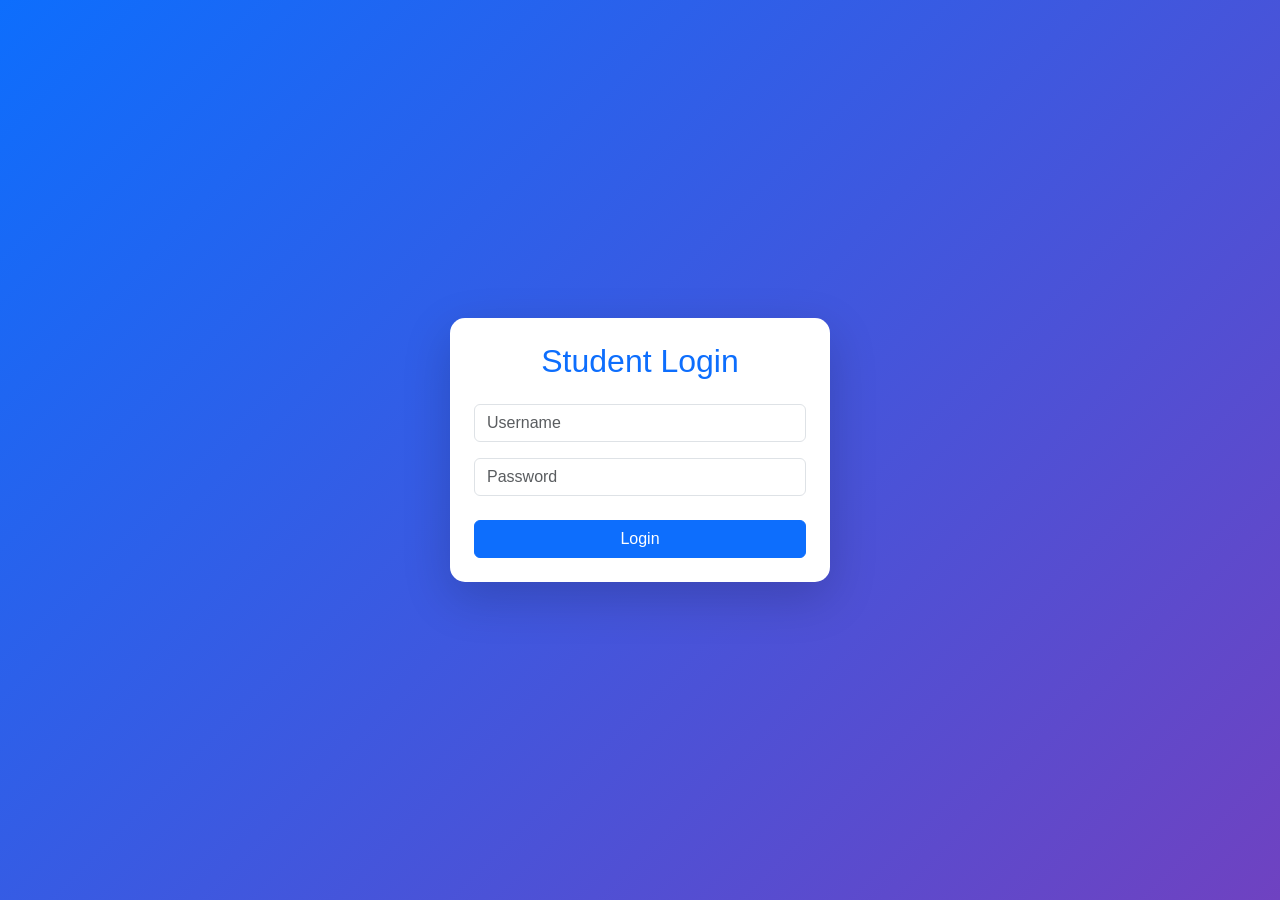
==== index.html @ 3d971be2 "Initial commit" ====
<!DOCTYPE html>
<html lang="en">
<head>
<meta charset="UTF-8">
<meta name="viewport" content="width=device-width, initial-scale=1">
<title>Student Login</title>

<link href="https://cdn.jsdelivr.net/npm/bootstrap@5.3.3/dist/css/bootstrap.min.css" rel="stylesheet">
<link rel="stylesheet" href="style.css">

</head>
<body class="login-bg">

<div class="container vh-100 d-flex justify-content-center align-items-center">

<div class="card shadow-lg p-4 login-card">

<h2 class="text-center text-primary mb-4">Student Login</h2>

<input type="text" class="form-control mb-3" placeholder="Username">

<input type="password" class="form-control mb-4" placeholder="Password">

<a href="dashboard.html" class="btn btn-primary w-100">
Login
</a>

</div>

</div>

</body>
</html>
---- style.css ----
body{
    font-family:Segoe UI,sans-serif;
    background:#f4f7fc;
}

.login-bg{
    background:linear-gradient(135deg,#0d6efd,#6f42c1);
}

.login-card{
    width:380px;
    border-radius:20px;
}

.department{
    transition:.3s;
    border-radius:15px;
}

.department:hover{
    transform:translateY(-8px);
    box-shadow:0 10px 25px rgba(0,0,0,.3);
}

.card{
    border:none;
    border-radius:15px;
}
.notice{
    background: linear-gradient(to right,#b30000,#ff3333);
    color: white;
    font-size: 24px;
    font-weight: bold;
    padding: 12px;
    border-radius: 10px;
    margin: 20px 0;
    box-shadow: 0 4px 10px rgba(255,0,0,0.4);
    text-transform: uppercase;
    letter-spacing: 2px;
}
h3{
    color:#0d6efd;
}

ul{
    line-height:2;
}
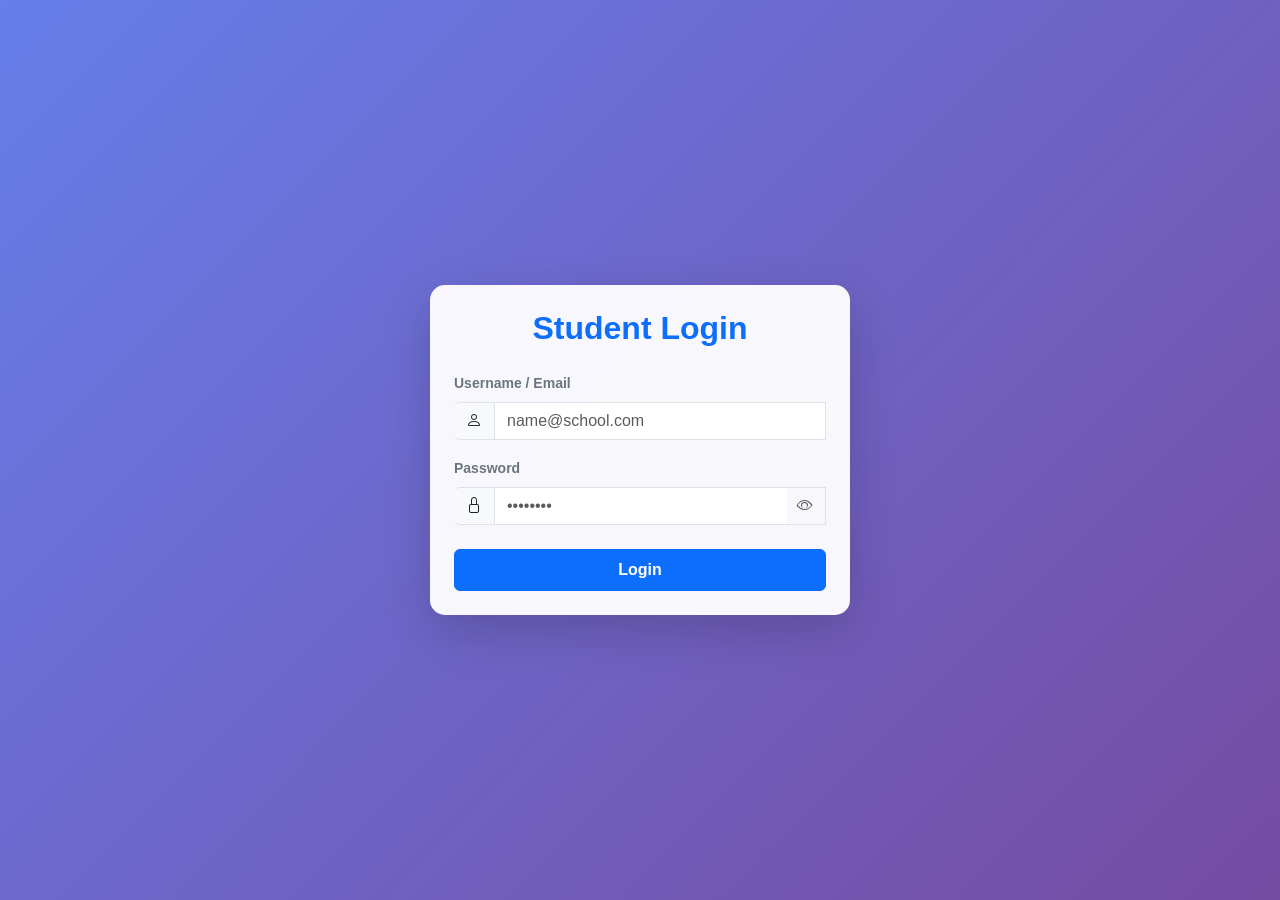
==== commit 78ed2df0: "Update index.html" ====
--- a/index.html
+++ b/index.html
@@ -1,33 +1,139 @@
 <!DOCTYPE html>
 <html lang="en">
 <head>
-<meta charset="UTF-8">
-<meta name="viewport" content="width=device-width, initial-scale=1">
-<title>Student Login</title>
+    <meta charset="UTF-8">
+    <meta name="viewport" content="width=device-width, initial-scale=1">
+    <title>Student Login</title>
 
-<link href="https://cdn.jsdelivr.net/npm/bootstrap@5.3.3/dist/css/bootstrap.min.css" rel="stylesheet">
-<link rel="stylesheet" href="style.css">
+    <link href="https://cdn.jsdelivr.net/npm/bootstrap@5.3.3/dist/css/bootstrap.min.css" rel="stylesheet">
+    <link rel="stylesheet" href="https://cdn.jsdelivr.net/npm/bootstrap-icons@1.11.3/font/bootstrap-icons.min.css">
 
+    <style>
+        /* Custom Styling embedded directly */
+        body.login-bg {
+            background: linear-gradient(135deg, #667eea 0%, #764ba2 100%);
+            min-height: 100vh;
+            font-family: 'Segoe UI', Tahoma, Geneva, Verdana, sans-serif;
+        }
+
+        .login-card {
+            width: 100%;
+            max-width: 420px;
+            border: none;
+            border-radius: 15px;
+            background: rgba(255, 255, 255, 0.95);
+            backdrop-filter: blur(10px);
+            transition: transform 0.3s ease, box-shadow 0.3s ease;
+        }
+
+        /* Subtle hover effect for interactivity */
+        .login-card:hover {
+            transform: translateY(-5px);
+            box-shadow: 0 15px 30px rgba(0, 0, 0, 0.25) !important;
+        }
+
+        .input-group-text {
+            background-color: transparent;
+            border-left: none;
+            cursor: pointer;
+        }
+
+        .form-control:focus + .input-group-text {
+            border-color: #86b7fe;
+        }
+        
+        .password-toggle {
+            transition: color 0.2s;
+        }
+        
+        .password-toggle:hover {
+            color: #0d6efd !important;
+        }
+    </style>
 </head>
 <body class="login-bg">
 
 <div class="container vh-100 d-flex justify-content-center align-items-center">
 
-<div class="card shadow-lg p-4 login-card">
+    <div class="card shadow-lg p-4 login-card">
+        
+        <h2 class="text-center text-primary mb-4 fw-bold">Student Login</h2>
+        
+        <form id="loginForm" novalidate>
+            
+            <div class="mb-3">
+                <label for="username" class="form-label text-secondary small fw-semibold">Username / Email</label>
+                <div class="input-group">
+                    <span class="input-group-text bg-light"><i class="bi bi-person"></i></span>
+                    <input type="email" id="username" class="form-control" placeholder="name@school.com" required>
+                    <div class="invalid-feedback">Please enter a valid email address.</div>
+                </div>
+            </div>
 
-<h2 class="text-center text-primary mb-4">Student Login</h2>
+            <div class="mb-4">
+                <label for="password" class="form-label text-secondary small fw-semibold">Password</label>
+                <div class="input-group">
+                    <span class="input-group-text bg-light"><i class="bi bi-lock"></i></span>
+                    <input type="password" id="password" class="form-control" style="border-right: none;" placeholder="••••••••" required>
+                    <span class="input-group-text text-muted" id="togglePassword">
+                        <i class="bi bi-eye password-toggle"></i>
+                    </span>
+                    <div class="invalid-feedback">Password cannot be empty.</div>
+                </div>
+            </div>
 
-<input type="text" class="form-control mb-3" placeholder="Username">
+            <button type="submit" id="submitBtn" class="btn btn-primary w-100 fw-bold py-2">
+                <span id="btnText">Login</span>
+                <span id="btnSpinner" class="spinner-border spinner-border-sm d-none" role="status" aria-hidden="true"></span>
+            </button>
+            
+        </form>
 
-<input type="password" class="form-control mb-4" placeholder="Password">
-
-<a href="dashboard.html" class="btn btn-primary w-100">
-Login
-</a>
-
+    </div>
 </div>
 
-</div>
+<script src="https://cdn.jsdelivr.net/npm/bootstrap@5.3.3/dist/js/bootstrap.bundle.min.js"></script>
+
+<script>
+    // 1. Interactive Password Visibility Toggle
+    const togglePassword = document.querySelector('#togglePassword');
+    const passwordInput = document.querySelector('#password');
+
+    togglePassword.addEventListener('click', function () {
+        const type = passwordInput.getAttribute('type') === 'password' ? 'text' : 'password';
+        passwordInput.setAttribute('type', type);
+        
+        // Toggle the eye icon design
+        this.querySelector('i').classList.toggle('bi-eye');
+        this.querySelector('i').classList.toggle('bi-eye-slash');
+    });
+
+    // 2. Interactive Form Validation and Loading State
+    const form = document.querySelector('#loginForm');
+    const submitBtn = document.querySelector('#submitBtn');
+    const btnText = document.querySelector('#btnText');
+    const btnSpinner = document.querySelector('#btnSpinner');
+
+    form.addEventListener('submit', function (event) {
+        event.preventDefault(); // Stop standard form submission
+        event.stopPropagation();
+
+        // Check Bootstrap validation rules
+        if (!form.checkValidity()) {
+            form.classList.add('was-validated');
+        } else {
+            // Trigger interactive loading animation
+            submitBtn.disabled = true;
+            btnText.textContent = "Authenticating...";
+            btnSpinner.classList.remove('d-none');
+
+            // Simulate server authentication delay before redirecting
+            setTimeout(() => {
+                window.location.href = "dashboard.html";
+            }, 1500);
+        }
+    });
+</script>
 
 </body>
-</html>+</html>
